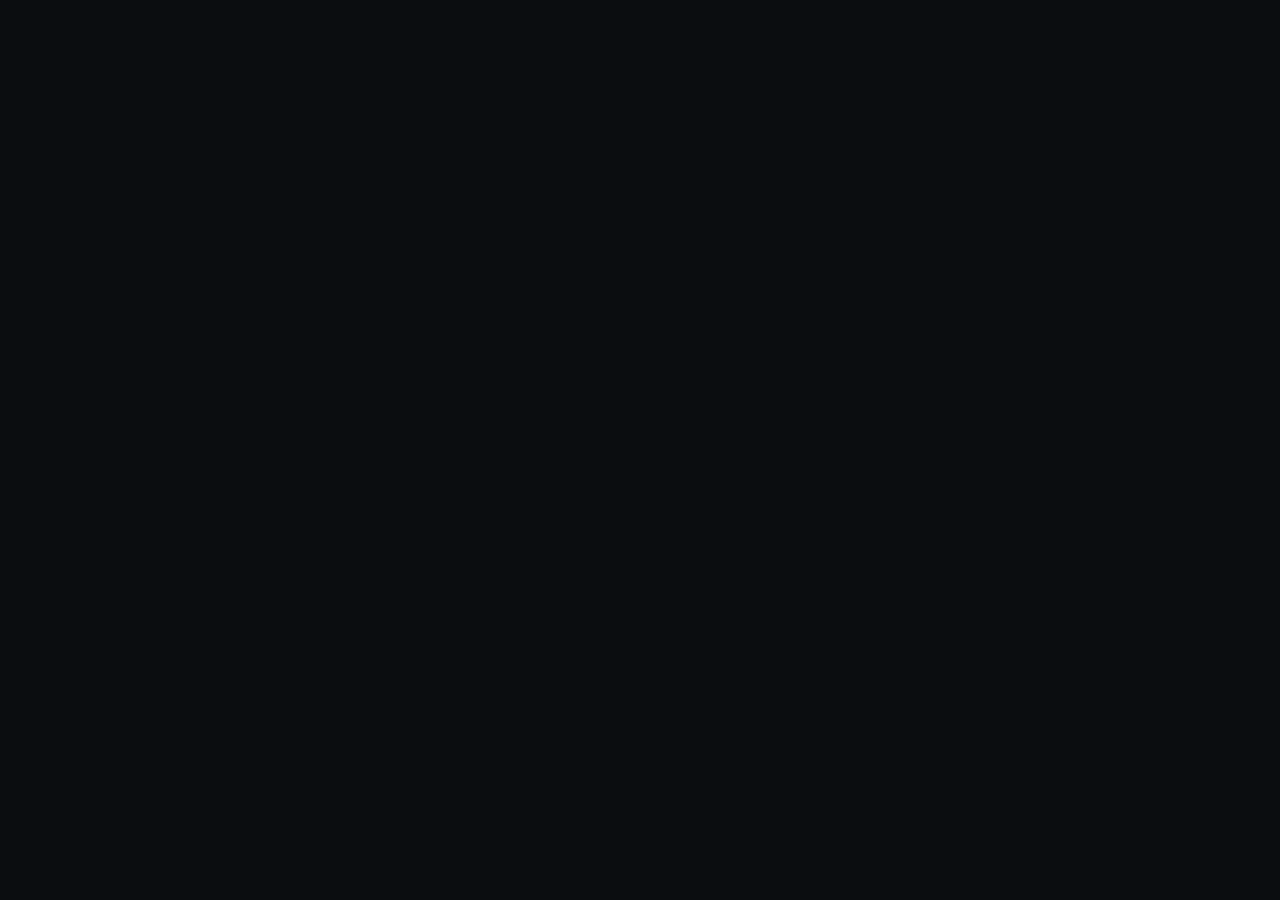
==== diagnosztika-01.html @ e75edaef "Create diagnosztika-01.html Új oldal létrehozása a háttérkép megjelenítéséhez, csak a háttérkép itt " ====
<!DOCTYPE html>
<html lang="hu">
<head>
    <meta charset="UTF-8">
    <meta name="viewport" content="width=device-width, initial-scale=1.0">
    <title>Háttér Teszt</title>
    <style>
        body, html {
            margin: 0;
            padding: 0;
            height: 100%;
            background-color: #0b0d10;
        }
        .teszt-hatter {
            width: 100%;
            height: 100vh;
            /* IDE ÍRJA BE A KÉP PONTOS ELÉRÉSI ÚTJÁT, PL: url('images/diagnosztika-hatter.jpg') */
            background: url('') no-repeat center center fixed;
            background-size: cover;
        }
    </style>
</head>
<body>
    <div class="teszt-hatter"></div>
</body>
</html>
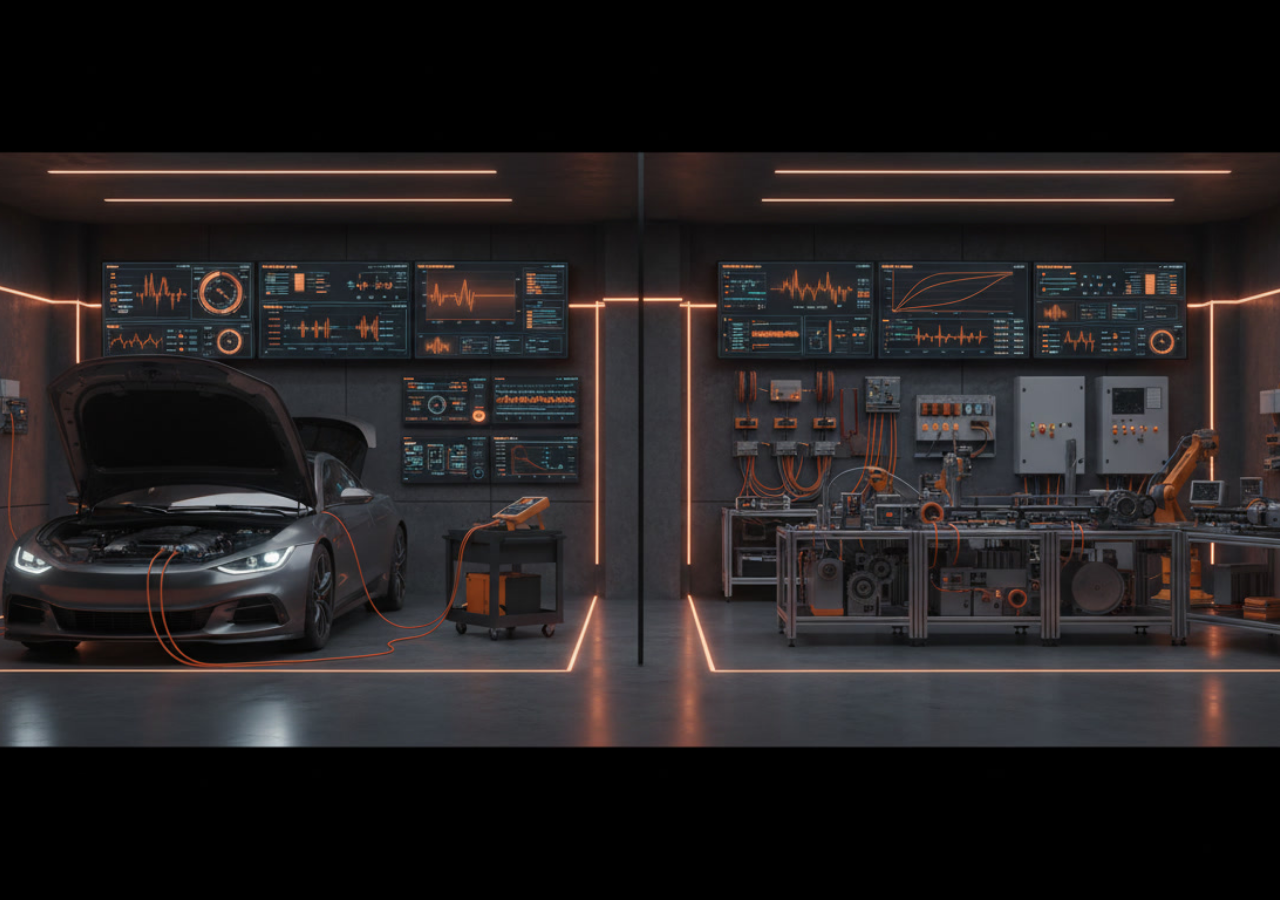
==== commit d9cd5422: "Update diagnosztika-01.html megszakított elérési út visszaállítás egy egységgé" ====
--- a/diagnosztika-01.html
+++ b/diagnosztika-01.html
@@ -15,7 +15,7 @@
             width: 100%;
             height: 100vh;
             /* IDE ÍRJA BE A KÉP PONTOS ELÉRÉSI ÚTJÁT, PL: url('images/diagnosztika-hatter.jpg') */
-            background: url('') no-repeat center center fixed;
+            background: url('images/diagnosztika-githubhoz.jpg') no-repeat center center fixed;
             background-size: cover;
         }
     </style>
